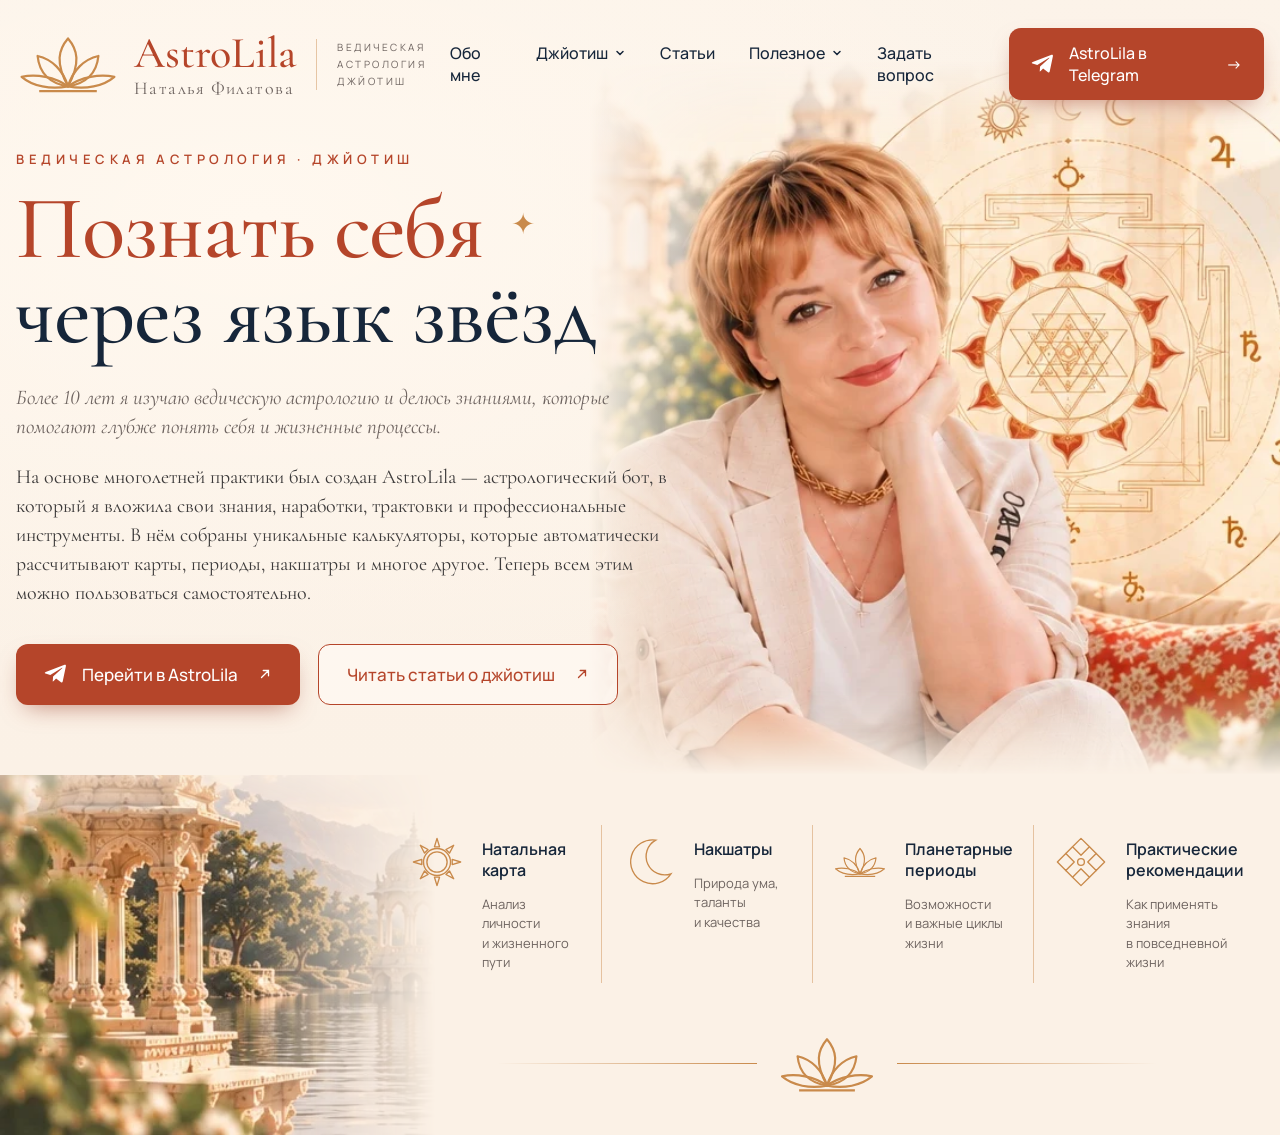
==== index.html @ f7fd7ecf "Add AstroLila portfolio landing page Static hero page: header with navigation and Telegram CTA, hero" ====
<!doctype html>
<html lang="ru">
<head>
  <meta charset="utf-8">
  <meta name="viewport" content="width=device-width, initial-scale=1">
  <title>AstroLila — Наталья Филатова · Ведическая астрология</title>
  <meta name="description" content="Наталья Филатова — ведическая астрология (джйотиш). Натальная карта, накшатры, планетарные периоды и астрологический бот AstroLila в Telegram.">
  <link rel="preconnect" href="https://fonts.googleapis.com">
  <link rel="preconnect" href="https://fonts.gstatic.com" crossorigin>
  <link href="https://fonts.googleapis.com/css2?family=Cormorant+Garamond:ital,wght@0,500;0,600;1,400;1,500&family=Manrope:wght@400;500;600&display=swap" rel="stylesheet">
  <link rel="stylesheet" href="css/style.css">
</head>
<body>
  <!-- Общие SVG-символы -->
  <svg width="0" height="0" style="position:absolute" aria-hidden="true">
    <symbol id="i-lotus" viewBox="0 0 64 40">
      <g fill="none" stroke="currentColor" stroke-width="1.4" stroke-linejoin="round">
        <path d="M32 4c6 7 8 15 0 30-8-15-6-23 0-30z"/>
        <path d="M32 34c-3-10-10-17-19-19 1 10 7 17 19 19zM32 34c3-10 10-17 19-19-1 10-7 17-19 19z"/>
        <path d="M32 34C24 28 12 26 3 28c7 6 18 8 29 6zM32 34c8-6 20-8 29-6-7 6-18 8-29 6z"/>
        <path d="M14 37h36"/>
      </g>
    </symbol>
    <symbol id="i-telegram" viewBox="0 0 24 24">
      <path fill="currentColor" d="M21.9 4.3 18.7 19.4c-.2 1-.9 1.3-1.7.8l-4.9-3.6-2.4 2.3c-.3.3-.5.5-1 .5l.4-5 9.1-8.2c.4-.4-.1-.6-.6-.2L6.3 13 1.5 11.5c-1-.3-1-1 .2-1.5L20.6 2.8c.9-.3 1.6.2 1.3 1.5z"/>
    </symbol>
    <symbol id="i-arrow" viewBox="0 0 16 16">
      <path fill="none" stroke="currentColor" stroke-width="1.5" stroke-linecap="round" d="M4 12 12 4M6 4h6v6"/>
    </symbol>
    <symbol id="i-chevron" viewBox="0 0 12 12">
      <path fill="none" stroke="currentColor" stroke-width="1.5" stroke-linecap="round" d="m3 4.5 3 3 3-3"/>
    </symbol>
  </svg>

  <header class="site-header">
    <div class="container header-inner">
      <a class="logo" href="/" aria-label="AstroLila — на главную">
        <svg class="logo-lotus"><use href="#i-lotus"/></svg>
        <span class="logo-text">
          <span class="logo-name">AstroLila</span>
          <span class="logo-author">Наталья Филатова</span>
        </span>
        <span class="logo-tag">Ведическая<br>астрология<br>джйотиш</span>
      </a>

      <button class="nav-toggle" aria-expanded="false" aria-controls="nav" aria-label="Меню">
        <span></span><span></span><span></span>
      </button>

      <nav class="nav" id="nav">
        <ul>
          <li><a href="#about">Обо мне</a></li>
          <li class="has-sub">
            <a href="#jyotish">Джйотиш <svg class="chev"><use href="#i-chevron"/></svg></a>
            <ul class="sub">
              <li><a href="#natal">Натальная карта</a></li>
              <li><a href="#nakshatras">Накшатры</a></li>
              <li><a href="#dashas">Планетарные периоды</a></li>
            </ul>
          </li>
          <li><a href="#articles">Статьи</a></li>
          <li class="has-sub">
            <a href="#useful">Полезное <svg class="chev"><use href="#i-chevron"/></svg></a>
            <ul class="sub">
              <li><a href="#calculators">Калькуляторы</a></li>
              <li><a href="#practice">Рекомендации</a></li>
            </ul>
          </li>
          <li><a href="#ask">Задать вопрос</a></li>
        </ul>
        <a class="btn btn-primary btn-sm" href="https://t.me/" target="_blank" rel="noopener">
          <svg class="ico"><use href="#i-telegram"/></svg>
          AstroLila в Telegram
          <span class="btn-arrow">→</span>
        </a>
      </nav>
    </div>
  </header>

  <main>
    <section class="hero">
      <div class="hero-photo" aria-hidden="true">
        <img src="assets/img/hero-portrait.webp" alt="" width="761" height="630">
      </div>

      <div class="container hero-inner">
        <div class="hero-content">
          <p class="eyebrow">Ведическая астрология · Джйотиш</p>
          <h1 class="hero-title">
            <span class="accent">Познать себя</span>
            <span>через язык звёзд</span>
          </h1>
          <p class="lead">
            Более 10&nbsp;лет я изучаю ведическую астрологию и делюсь знаниями,
            которые помогают глубже понять себя и жизненные процессы.
          </p>
          <p class="text">
            На основе многолетней практики был создан AstroLila — астрологический бот,
            в который я вложила свои знания, наработки, трактовки и профессиональные
            инструменты. В нём собраны уникальные калькуляторы, которые автоматически
            рассчитывают карты, периоды, накшатры и многое другое. Теперь всем этим
            можно пользоваться самостоятельно.
          </p>
          <div class="hero-actions">
            <a class="btn btn-primary" href="https://t.me/" target="_blank" rel="noopener">
              <svg class="ico"><use href="#i-telegram"/></svg>
              Перейти в AstroLila
              <svg class="ico-sm"><use href="#i-arrow"/></svg>
            </a>
            <a class="btn btn-outline" href="#articles">
              Читать статьи о джйотиш
              <svg class="ico-sm"><use href="#i-arrow"/></svg>
            </a>
          </div>
        </div>
        <img class="hero-photo-mobile" src="assets/img/hero-portrait.webp" alt="Наталья Филатова, ведический астролог" width="761" height="630">
      </div>
    </section>

    <section class="features" id="jyotish">
      <div class="features-scene" aria-hidden="true">
        <img src="assets/img/lake.webp" alt="" width="465" height="334">
      </div>
      <div class="container">
        <ul class="features-list">
          <li class="feature" id="natal">
            <svg class="feature-icon" viewBox="0 0 64 64" aria-hidden="true">
              <g fill="none" stroke="currentColor" stroke-width="1.6">
                <circle cx="32" cy="32" r="12"/>
                <circle cx="32" cy="32" r="16"/>
                <path d="M32 4l3 10h-6zM32 60l-3-10h6zM4 32l10-3v6zM60 32l-10 3v-6zM12.2 12.2l9.2 5-4.2 4.2zM51.8 51.8l-9.2-5 4.2-4.2zM51.8 12.2l-5 9.2-4.2-4.2zM12.2 51.8l5-9.2 4.2 4.2z" stroke-linejoin="round"/>
              </g>
            </svg>
            <div>
              <h3>Натальная карта</h3>
              <p>Анализ личности и&nbsp;жизненного пути</p>
            </div>
          </li>
          <li class="feature" id="nakshatras">
            <svg class="feature-icon" viewBox="0 0 64 64" aria-hidden="true">
              <path fill="none" stroke="currentColor" stroke-width="1.6" d="M40 6a26 26 0 1 0 18 40A22 22 0 0 1 40 6z"/>
            </svg>
            <div>
              <h3>Накшатры</h3>
              <p>Природа ума, таланты и&nbsp;качества</p>
            </div>
          </li>
          <li class="feature" id="dashas">
            <svg class="feature-icon" viewBox="0 0 64 40" aria-hidden="true"><use href="#i-lotus"/></svg>
            <div>
              <h3>Планетарные периоды</h3>
              <p>Возможности и&nbsp;важные циклы жизни</p>
            </div>
          </li>
          <li class="feature" id="practice">
            <svg class="feature-icon" viewBox="0 0 64 64" aria-hidden="true">
              <g fill="none" stroke="currentColor" stroke-width="1.6" stroke-linejoin="round">
                <path d="M32 4l10 10-10 10-10-10zM32 40l10 10-10 10-10-10zM4 32l10-10 10 10-10 10zM40 32l10-10 10 10-10 10z"/>
                <path d="M22 14l-8 8M42 14l8 8M22 50l-8-8M42 50l8-8"/>
                <circle cx="32" cy="32" r="4"/>
              </g>
            </svg>
            <div>
              <h3>Практические рекомендации</h3>
              <p>Как применять знания в&nbsp;повседневной жизни</p>
            </div>
          </li>
        </ul>

        <div class="divider" aria-hidden="true">
          <span class="line"></span>
          <svg><use href="#i-lotus"/></svg>
          <span class="line"></span>
        </div>
      </div>
    </section>
  </main>

  <script>
    const toggle = document.querySelector('.nav-toggle');
    const nav = document.getElementById('nav');
    toggle.addEventListener('click', () => {
      const open = nav.classList.toggle('open');
      toggle.setAttribute('aria-expanded', open);
    });
  </script>
</body>
</html>
---- css/style.css ----
:root {
  --bg: #fbf1e6;
  --bg-soft: #f8e8d6;
  --accent: #b5452a;
  --accent-dark: #973520;
  --gold: #c98a4b;
  --ink: #16263a;
  --text: #3c3a3a;
  --muted: #6e6460;
  --line: rgba(201, 138, 75, .45);
  --serif: "Cormorant Garamond", Georgia, serif;
  --sans: "Manrope", system-ui, sans-serif;
  --radius: 12px;
}

*, *::before, *::after { box-sizing: border-box; }
html { scroll-behavior: smooth; }
body {
  margin: 0;
  font-family: var(--sans);
  color: var(--text);
  background: var(--bg);
  -webkit-font-smoothing: antialiased;
  font-variant-numeric: lining-nums;
}
img { display: block; max-width: 100%; }
a { color: inherit; text-decoration: none; }
ul { list-style: none; margin: 0; padding: 0; }

.container {
  width: min(1320px, 100% - 32px);
  margin-inline: auto;
}

/* ---------- Кнопки ---------- */
.btn {
  display: inline-flex;
  align-items: center;
  gap: 14px;
  padding: 18px 28px;
  border-radius: var(--radius);
  font-size: 17px;
  font-weight: 500;
  transition: background .2s, color .2s, transform .2s, box-shadow .2s;
}
.btn:hover { transform: translateY(-2px); }
.btn-primary {
  background: var(--accent);
  color: #fff;
  box-shadow: 0 10px 24px -10px rgba(151, 53, 32, .6);
}
.btn-primary:hover { background: var(--accent-dark); }
.btn-outline {
  border: 1.5px solid var(--accent);
  color: var(--accent);
  background: rgba(255, 250, 244, .7);
}
.btn-outline:hover { background: var(--accent); color: #fff; }
.btn-sm { padding: 14px 22px; font-size: 16px; }
.btn-arrow { margin-left: 6px; }
.ico { width: 24px; height: 24px; flex: none; }
.ico-sm { width: 14px; height: 14px; flex: none; margin-left: 6px; }

/* ---------- Шапка ---------- */
.site-header {
  position: relative;
  z-index: 10;
  padding-top: 28px;
}
.header-inner {
  display: flex;
  align-items: center;
  justify-content: space-between;
  gap: 24px;
}
.logo { display: flex; align-items: center; gap: 14px; color: var(--accent); }
.logo-lotus { width: 104px; height: 64px; color: var(--gold); }
.logo-text { display: flex; flex-direction: column; line-height: 1; }
.logo-name { font-family: var(--serif); font-size: 44px; font-weight: 500; }
.logo-author {
  font-family: var(--serif);
  font-size: 18px;
  letter-spacing: .08em;
  color: var(--muted);
  margin-top: 4px;
}
.logo-tag {
  padding-left: 20px;
  margin-left: 6px;
  border-left: 1px solid var(--line);
  font-size: 10px;
  letter-spacing: .25em;
  text-transform: uppercase;
  line-height: 1.7;
  color: var(--muted);
}

.nav { display: flex; align-items: center; gap: 40px; }
.nav > ul { display: flex; gap: 34px; }
.nav li { position: relative; }
.nav > ul > li > a {
  display: flex;
  align-items: center;
  gap: 6px;
  font-size: 16px;
  font-weight: 500;
  color: var(--ink);
  padding: 8px 0;
}
.nav a:hover { color: var(--accent); }
.chev { width: 12px; height: 12px; }
.sub {
  position: absolute;
  top: 100%;
  left: -16px;
  min-width: 220px;
  padding: 10px;
  background: #fffaf4;
  border: 1px solid var(--line);
  border-radius: var(--radius);
  box-shadow: 0 18px 40px -20px rgba(80, 40, 20, .35);
  opacity: 0;
  visibility: hidden;
  transform: translateY(6px);
  transition: .2s;
}
.sub a { display: block; padding: 10px 12px; border-radius: 8px; font-size: 15px; }
.sub a:hover { background: var(--bg-soft); }
.has-sub:hover .sub,
.has-sub:focus-within .sub { opacity: 1; visibility: visible; transform: none; }

.nav-toggle {
  display: none;
  width: 44px;
  height: 44px;
  border: 1px solid var(--line);
  border-radius: 10px;
  background: transparent;
  flex-direction: column;
  justify-content: center;
  align-items: center;
  gap: 5px;
  cursor: pointer;
}
.nav-toggle span { width: 20px; height: 2px; background: var(--accent); border-radius: 2px; }

/* ---------- Hero ---------- */
.hero {
  position: relative;
  overflow: hidden;
  margin-top: -120px;
  padding: 170px 0 70px;
  background:
    radial-gradient(ellipse at 20% 30%, #fff8ef 0%, transparent 60%),
    linear-gradient(180deg, #fcf3e9, var(--bg));
}
.hero-photo {
  position: absolute;
  top: 80px;
  right: 0;
  width: 54%;
  height: calc(100% - 80px);
}
.hero-photo img {
  width: 100%;
  height: 100%;
  object-fit: cover;
  object-position: left top;
  -webkit-mask-image: linear-gradient(90deg, transparent 0%, #000 22%), linear-gradient(0deg, transparent 0%, #000 12%, #000 88%, transparent 100%);
  -webkit-mask-composite: source-in;
  mask-image: linear-gradient(90deg, transparent 0%, #000 22%), linear-gradient(0deg, transparent 0%, #000 12%, #000 88%, transparent 100%);
  mask-composite: intersect;
}
.hero-photo-mobile { display: none; }

.hero-inner { position: relative; }
.hero-content { max-width: 660px; }

.eyebrow {
  margin: 0 0 18px;
  font-size: 13px;
  font-weight: 600;
  letter-spacing: .35em;
  text-transform: uppercase;
  color: var(--accent);
}
.hero-title {
  margin: 0 0 28px;
  font-family: var(--serif);
  font-weight: 500;
  font-size: clamp(48px, 7vw, 96px);
  line-height: .95;
  letter-spacing: -.01em;
  color: var(--ink);
}
.hero-title span { display: block; }
.hero-title .accent { color: var(--accent); position: relative; }
.hero-title .accent::after {
  content: "✦";
  position: absolute;
  margin-left: 28px;
  font-size: .32em;
  top: .9em;
  color: var(--gold);
}
.lead {
  margin: 0 0 22px;
  font-family: var(--serif);
  font-style: italic;
  font-size: 21px;
  line-height: 1.35;
  color: var(--muted);
}
.text {
  margin: 0 0 36px;
  font-family: var(--serif);
  font-size: 20px;
  line-height: 1.45;
  color: var(--text);
}
.hero-actions { display: flex; flex-wrap: wrap; gap: 18px; }

/* ---------- Направления ---------- */
.features {
  position: relative;
  padding: 50px 0 40px;
  background: var(--bg);
  overflow: hidden;
}
.features-scene {
  position: absolute;
  left: 0;
  top: -40px;
  bottom: 0;
  width: 34%;
}
.features-scene img {
  width: 100%;
  height: 100%;
  object-fit: cover;
  object-position: left center;
  -webkit-mask-image: linear-gradient(90deg, #000 55%, transparent), linear-gradient(180deg, transparent, #000 25%);
  -webkit-mask-composite: source-in;
  mask-image: linear-gradient(90deg, #000 55%, transparent), linear-gradient(180deg, transparent, #000 25%);
  mask-composite: intersect;
}
.features .container { position: relative; }
.features-list {
  display: grid;
  grid-template-columns: repeat(4, 1fr);
  margin-left: 30%;
}
.feature {
  display: flex;
  gap: 18px;
  padding: 10px 20px;
}
.feature + .feature { border-left: 1px solid var(--line); }
.feature-icon { width: 54px; height: 54px; flex: none; color: var(--gold); }
.feature h3 {
  margin: 4px 0 14px;
  font-size: 16px;
  font-weight: 600;
  line-height: 1.3;
  color: var(--ink);
}
.feature p { margin: 0; font-size: 13px; line-height: 1.5; color: var(--muted); }

.divider {
  display: flex;
  align-items: center;
  justify-content: center;
  gap: 20px;
  margin: 50px 0 0 30%;
  color: var(--gold);
}
.divider svg { width: 100px; height: 62px; }
.divider .line {
  height: 1px;
  width: min(260px, 30%);
  background: linear-gradient(90deg, transparent, var(--gold));
}
.divider .line:last-child { background: linear-gradient(-90deg, transparent, var(--gold)); }

/* ---------- Адаптив ---------- */
@media (max-width: 1200px) {
  .nav > ul { gap: 22px; }
  .nav { gap: 24px; }
  .logo-tag { display: none; }
  .features-list { margin-left: 0; grid-template-columns: repeat(2, 1fr); row-gap: 30px; }
  .feature:nth-child(3) { border-left: 0; }
  .features-scene { display: none; }
  .divider { margin-left: 0; }
}

@media (max-width: 980px) {
  .nav-toggle { display: flex; }
  .nav {
    position: absolute;
    top: calc(100% + 12px);
    left: 16px;
    right: 16px;
    flex-direction: column;
    align-items: stretch;
    gap: 16px;
    padding: 20px;
    background: #fffaf4;
    border: 1px solid var(--line);
    border-radius: var(--radius);
    box-shadow: 0 24px 50px -24px rgba(80, 40, 20, .4);
    display: none;
  }
  .nav.open { display: flex; }
  .nav > ul { flex-direction: column; gap: 4px; }
  .sub {
    position: static;
    opacity: 1;
    visibility: visible;
    transform: none;
    border: 0;
    box-shadow: none;
    background: transparent;
    padding: 0 0 0 12px;
  }
  .btn-sm { justify-content: center; }

  .hero { margin-top: 0; padding: 30px 0 40px; }
  .hero-photo { display: none; }
  .hero-photo-mobile {
    display: block;
    margin-top: 40px;
    border-radius: 20px;
    width: 100%;
    aspect-ratio: 4 / 3;
    object-fit: cover;
    object-position: left top;
  }
  .hero-content { max-width: none; }
}

@media (max-width: 600px) {
  .logo-lotus { width: 64px; height: 40px; }
  .logo-name { font-size: 32px; }
  .logo-author { font-size: 14px; }
  .eyebrow { font-size: 11px; letter-spacing: .25em; }
  .hero-title .accent::after { display: none; }
  .lead { font-size: 19px; }
  .text { font-size: 18px; }
  .btn { width: 100%; justify-content: center; padding: 16px 20px; }
  .features-list { grid-template-columns: 1fr; }
  .feature + .feature { border-left: 0; border-top: 1px solid var(--line); padding-top: 24px; }
  .feature { padding-inline: 0; }
}
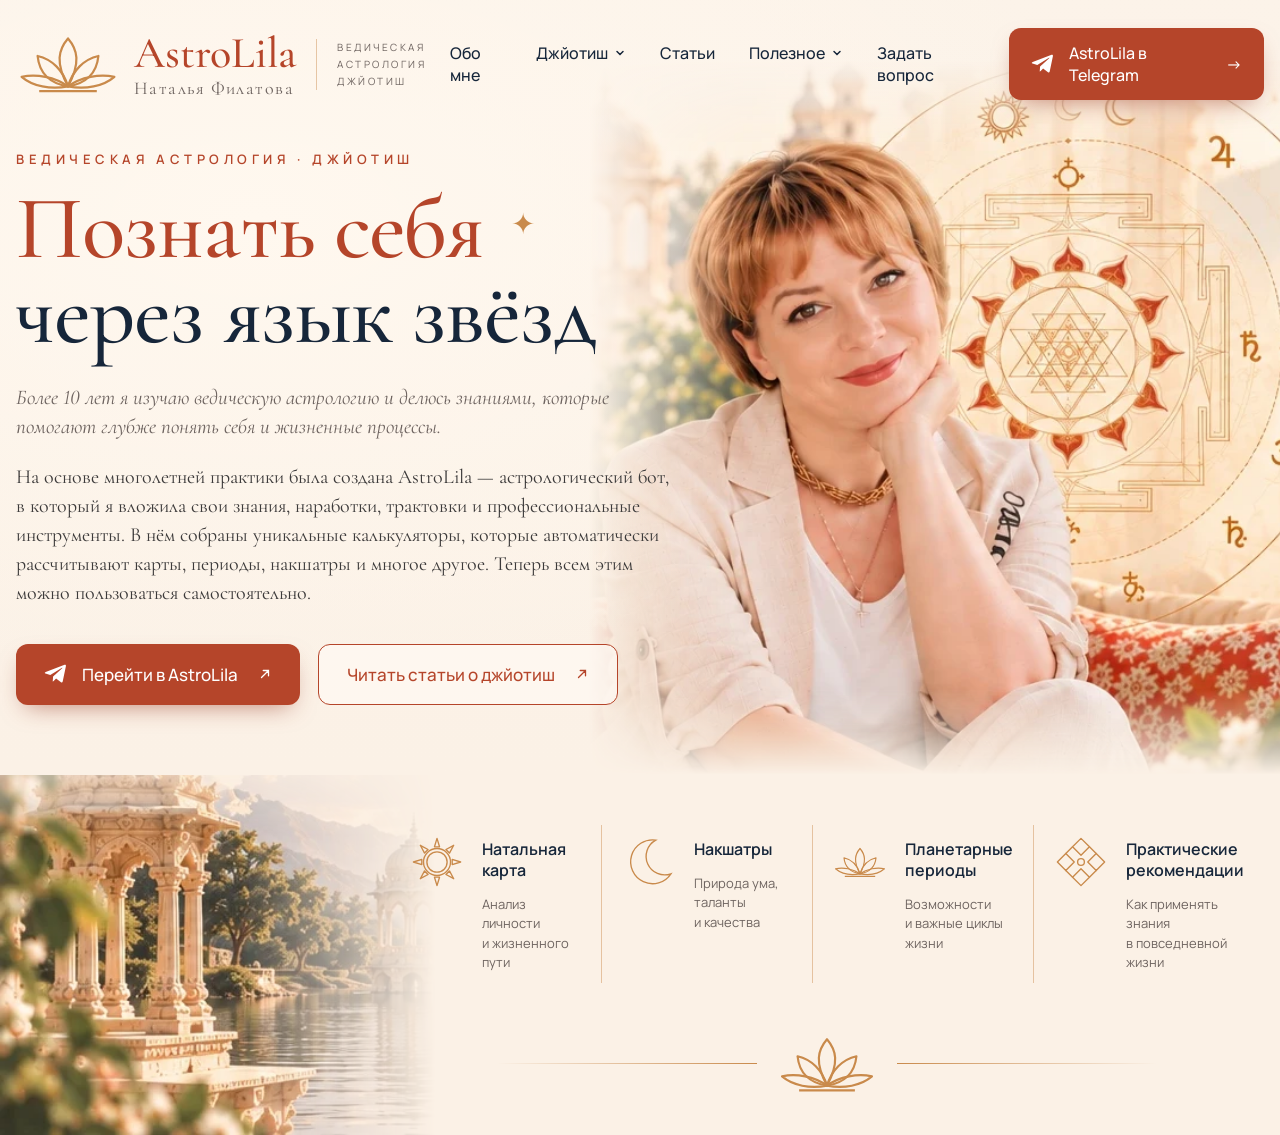
==== commit e487a3ab: "Fix wording in hero text Co-Authored-By: Claude Opus 5.5 <noreply@anthropic.com> Claude-Session: htt" ====
--- a/index.html
+++ b/index.html
@@ -68,7 +68,7 @@
           </li>
           <li><a href="#ask">Задать вопрос</a></li>
         </ul>
-        <a class="btn btn-primary btn-sm" href="https://t.me/" target="_blank" rel="noopener">
+        <a class="btn btn-primary btn-sm" href="https://t.me/AstroLila_bot" target="_blank" rel="noopener">
           <svg class="ico"><use href="#i-telegram"/></svg>
           AstroLila в Telegram
           <span class="btn-arrow">→</span>
@@ -95,14 +95,14 @@
             которые помогают глубже понять себя и жизненные процессы.
           </p>
           <p class="text">
-            На основе многолетней практики был создан AstroLila — астрологический бот,
+            На основе многолетней практики была создана AstroLila — астрологический бот,
             в который я вложила свои знания, наработки, трактовки и профессиональные
             инструменты. В нём собраны уникальные калькуляторы, которые автоматически
             рассчитывают карты, периоды, накшатры и многое другое. Теперь всем этим
             можно пользоваться самостоятельно.
           </p>
           <div class="hero-actions">
-            <a class="btn btn-primary" href="https://t.me/" target="_blank" rel="noopener">
+            <a class="btn btn-primary" href="https://t.me/AstroLila_bot" target="_blank" rel="noopener">
               <svg class="ico"><use href="#i-telegram"/></svg>
               Перейти в AstroLila
               <svg class="ico-sm"><use href="#i-arrow"/></svg>
